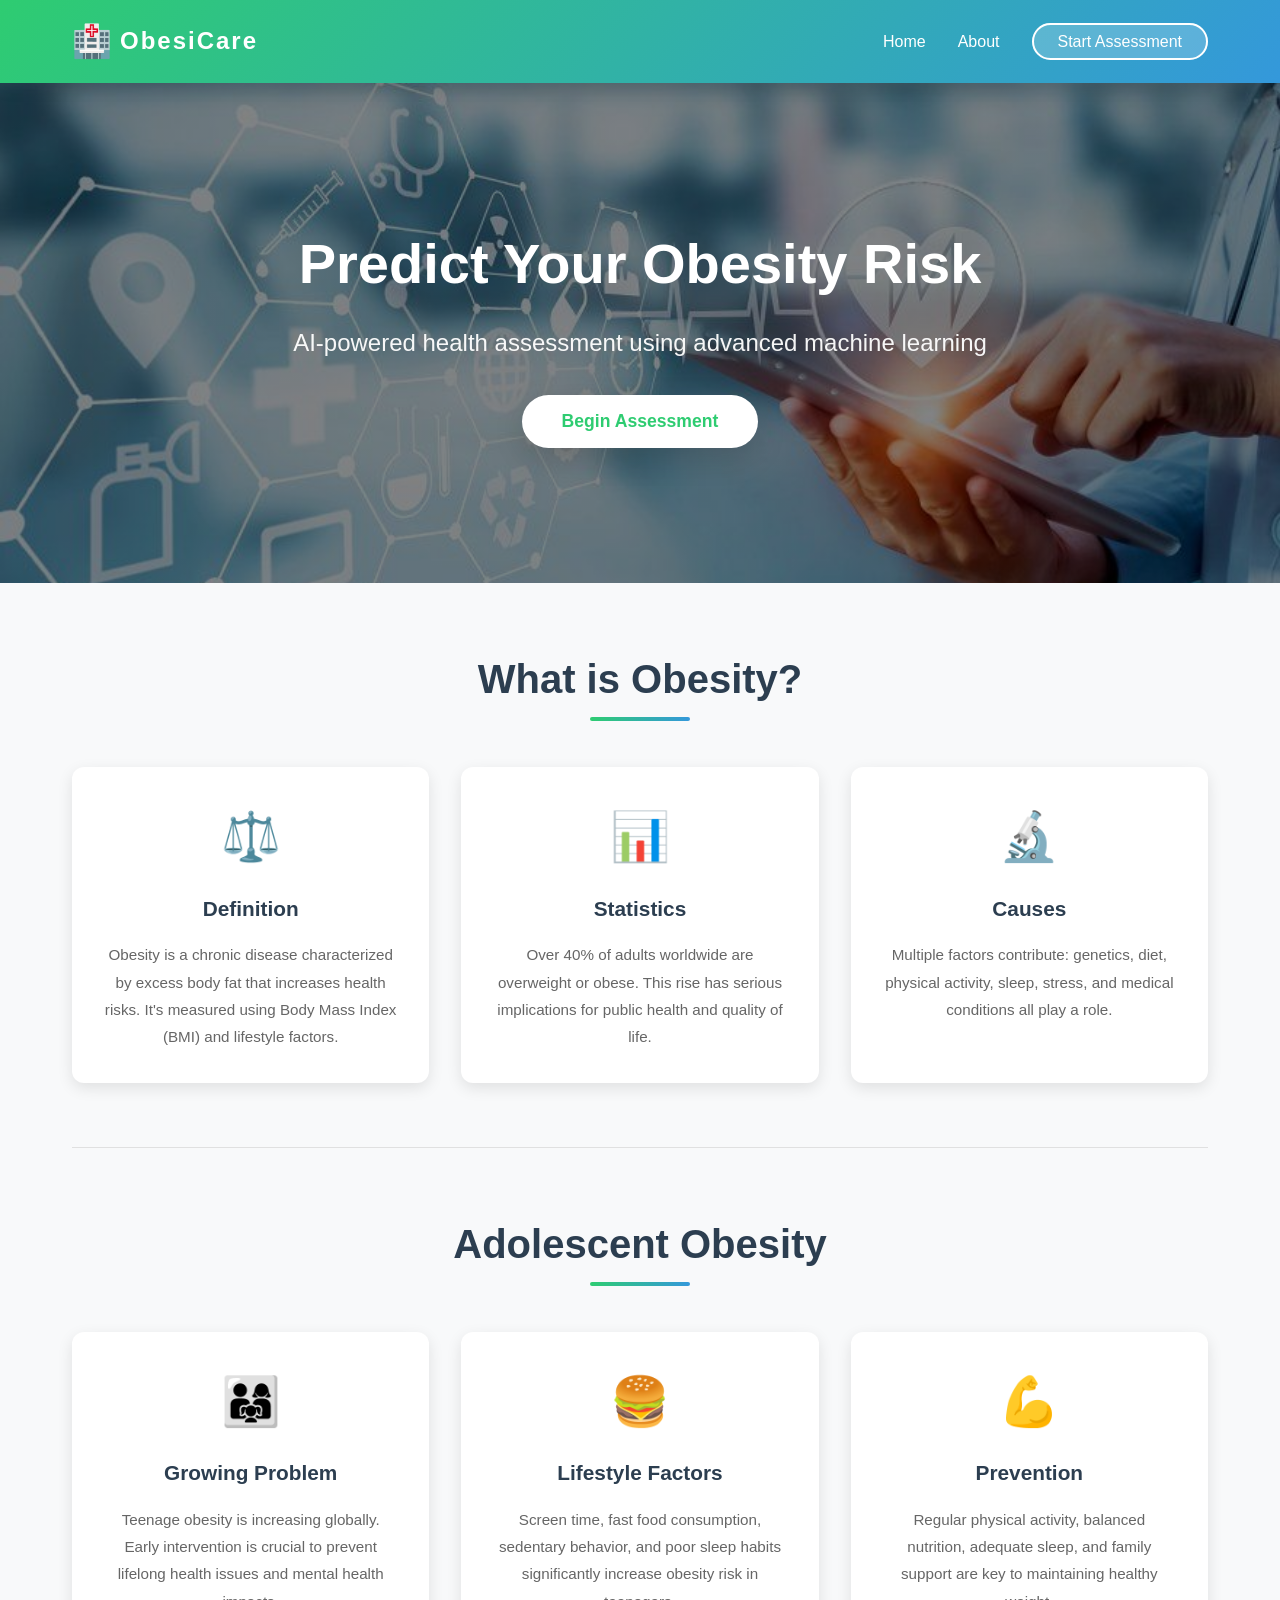
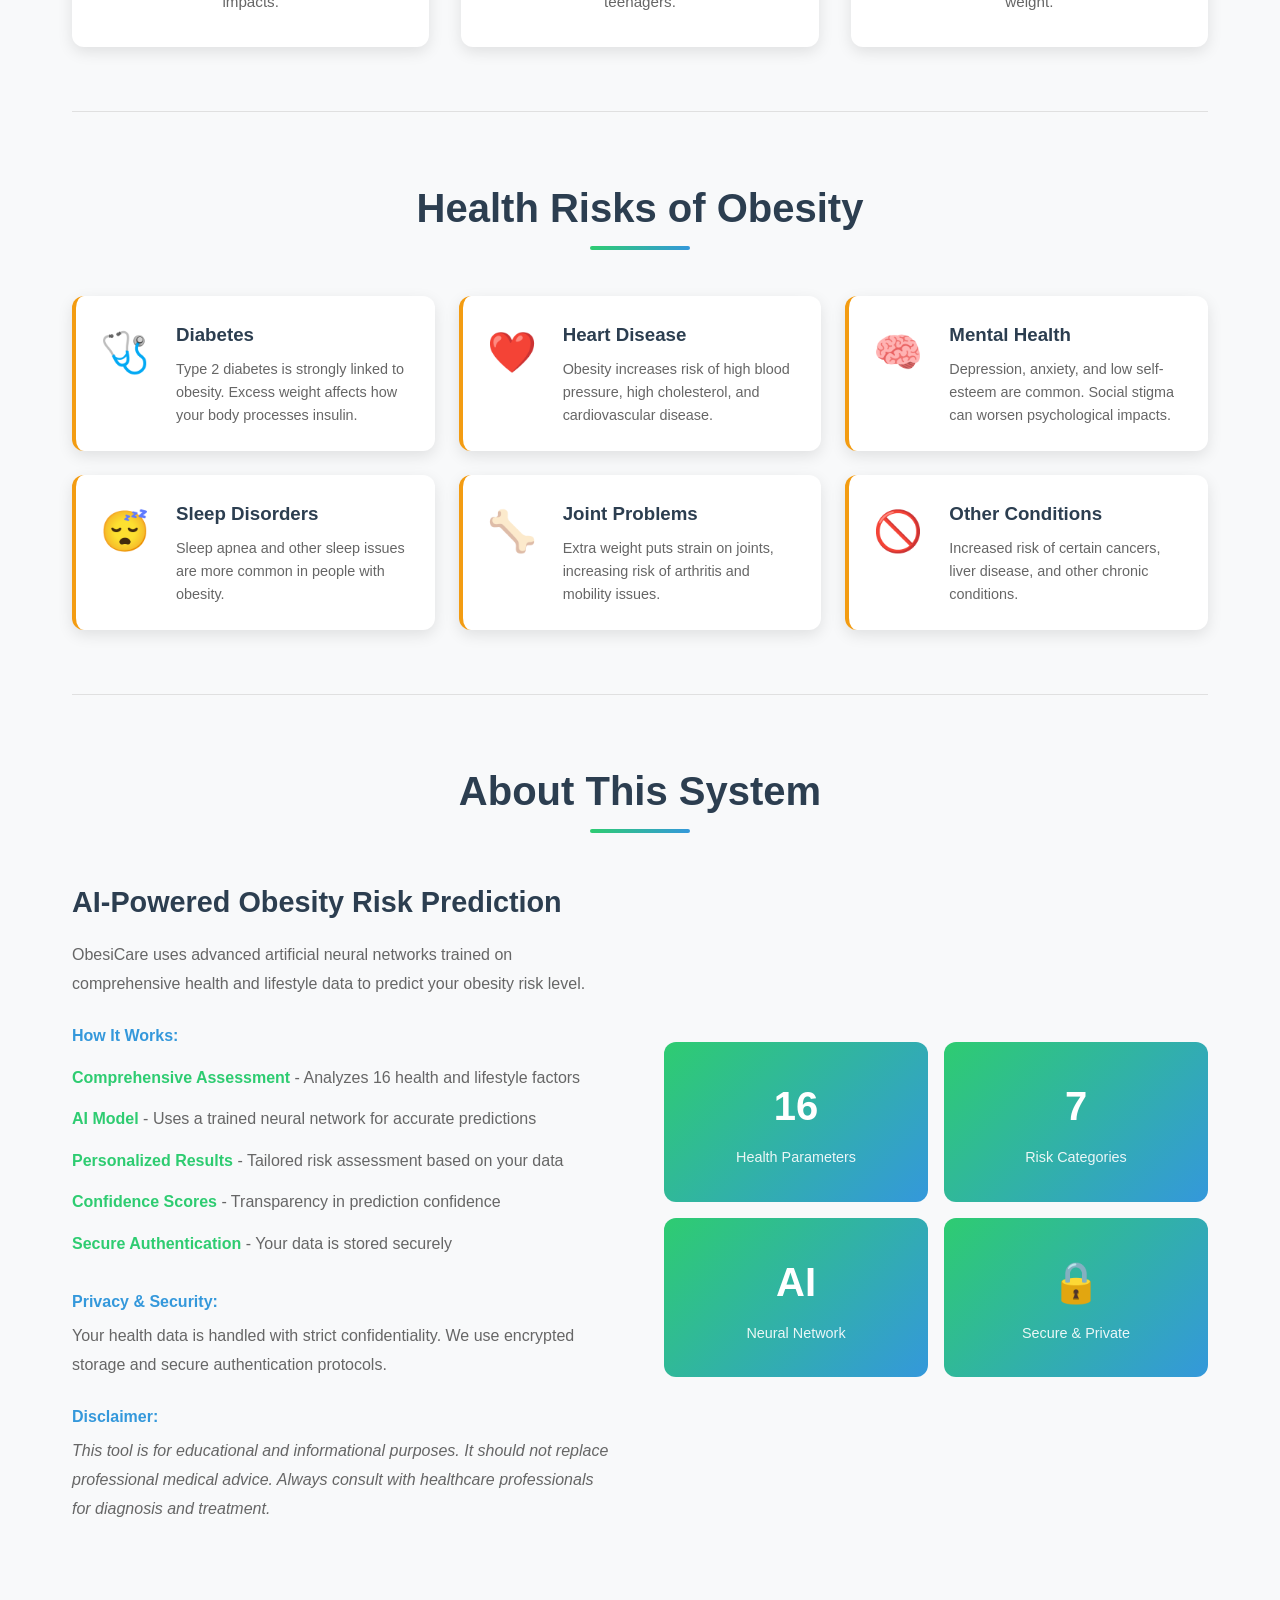
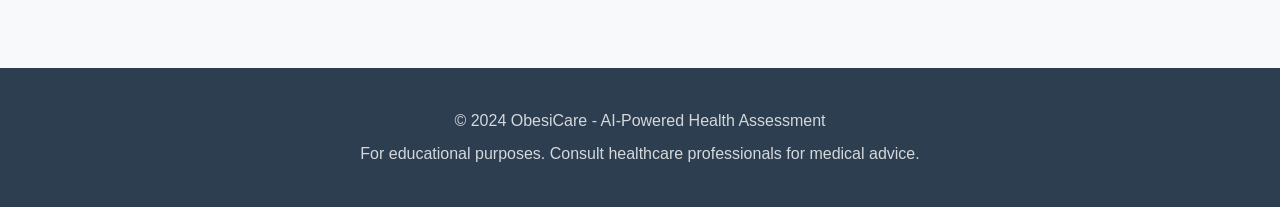
==== frontend/index.html @ 736cae59 "Initial commit: ObesiCare obesity prediction system with ANN model for ages 10-60" ====
<!DOCTYPE html>
<html lang="en">
<head>
    <meta charset="UTF-8">
    <meta name="viewport" content="width=device-width, initial-scale=1.0">
    <title>ObesiCare - Obesity Risk Prediction</title>
    <link rel="stylesheet" href="css/style.css">
    <link rel="manifest" href="manifest.json">
    <meta name="theme-color" content="#2ecc71">
</head>
<body>
    <!-- Navigation -->
    <nav class="navbar">
        <div class="navbar-container">
            <div class="logo">
                <span class="logo-icon">🏥</span>
                <span class="logo-text">ObesiCare</span>
            </div>
            <ul class="nav-menu">
                <li><a href="#home" class="nav-link">Home</a></li>
                <li><a href="#about" class="nav-link">About</a></li>
                <li><a href="#" id="startBtn" class="nav-link nav-button">Start Assessment</a></li>
            </ul>
        </div>
    </nav>

    <!-- Hero Section -->
    <section class="hero" id="home">
        <div class="hero-content">
            <h1>Predict Your Obesity Risk</h1>
            <p>AI-powered health assessment using advanced machine learning</p>
            <button class="cta-button" id="heroStartBtn">Begin Assessment</button>
        </div>
    </section>

    <!-- Main Content -->
    <main class="container">
        <!-- What is Obesity -->
        <section class="content-section" id="obesity">
            <div class="section-header">
                <h2>What is Obesity?</h2>
            </div>
            <div class="content-grid">
                <div class="content-card">
                    <div class="card-icon">⚖️</div>
                    <h3>Definition</h3>
                    <p>Obesity is a chronic disease characterized by excess body fat that increases health risks. It's measured using Body Mass Index (BMI) and lifestyle factors.</p>
                </div>
                <div class="content-card">
                    <div class="card-icon">📊</div>
                    <h3>Statistics</h3>
                    <p>Over 40% of adults worldwide are overweight or obese. This rise has serious implications for public health and quality of life.</p>
                </div>
                <div class="content-card">
                    <div class="card-icon">🔬</div>
                    <h3>Causes</h3>
                    <p>Multiple factors contribute: genetics, diet, physical activity, sleep, stress, and medical conditions all play a role.</p>
                </div>
            </div>
        </section>

        <!-- Adolescent Obesity -->
        <section class="content-section" id="adolescent">
            <div class="section-header">
                <h2>Adolescent Obesity</h2>
            </div>
            <div class="content-grid">
                <div class="content-card">
                    <div class="card-icon">👨‍👩‍👧</div>
                    <h3>Growing Problem</h3>
                    <p>Teenage obesity is increasing globally. Early intervention is crucial to prevent lifelong health issues and mental health impacts.</p>
                </div>
                <div class="content-card">
                    <div class="card-icon">🍔</div>
                    <h3>Lifestyle Factors</h3>
                    <p>Screen time, fast food consumption, sedentary behavior, and poor sleep habits significantly increase obesity risk in teenagers.</p>
                </div>
                <div class="content-card">
                    <div class="card-icon">💪</div>
                    <h3>Prevention</h3>
                    <p>Regular physical activity, balanced nutrition, adequate sleep, and family support are key to maintaining healthy weight.</p>
                </div>
            </div>
        </section>

        <!-- Dangers of Obesity -->
        <section class="content-section" id="dangers">
            <div class="section-header">
                <h2>Health Risks of Obesity</h2>
            </div>
            <div class="risks-container">
                <div class="risk-card">
                    <div class="risk-icon">🩺</div>
                    <div class="risk-content">
                        <h3>Diabetes</h3>
                        <p>Type 2 diabetes is strongly linked to obesity. Excess weight affects how your body processes insulin.</p>
                    </div>
                </div>
                <div class="risk-card">
                    <div class="risk-icon">❤️</div>
                    <div class="risk-content">
                        <h3>Heart Disease</h3>
                        <p>Obesity increases risk of high blood pressure, high cholesterol, and cardiovascular disease.</p>
                    </div>
                </div>
                <div class="risk-card">
                    <div class="risk-icon">🧠</div>
                    <div class="risk-content">
                        <h3>Mental Health</h3>
                        <p>Depression, anxiety, and low self-esteem are common. Social stigma can worsen psychological impacts.</p>
                    </div>
                </div>
                <div class="risk-card">
                    <div class="risk-icon">😴</div>
                    <div class="risk-content">
                        <h3>Sleep Disorders</h3>
                        <p>Sleep apnea and other sleep issues are more common in people with obesity.</p>
                    </div>
                </div>
                <div class="risk-card">
                    <div class="risk-icon">🦴</div>
                    <div class="risk-content">
                        <h3>Joint Problems</h3>
                        <p>Extra weight puts strain on joints, increasing risk of arthritis and mobility issues.</p>
                    </div>
                </div>
                <div class="risk-card">
                    <div class="risk-icon">🚫</div>
                    <div class="risk-content">
                        <h3>Other Conditions</h3>
                        <p>Increased risk of certain cancers, liver disease, and other chronic conditions.</p>
                    </div>
                </div>
            </div>
        </section>

        <!-- About the System -->
        <section class="content-section" id="about">
            <div class="section-header">
                <h2>About This System</h2>
            </div>
            <div class="about-container">
                <div class="about-text">
                    <h3>AI-Powered Obesity Risk Prediction</h3>
                    <p>ObesiCare uses advanced artificial neural networks trained on comprehensive health and lifestyle data to predict your obesity risk level.</p>
                    
                    <h4>How It Works:</h4>
                    <ul class="features-list">
                        <li><strong>Comprehensive Assessment</strong> - Analyzes 16 health and lifestyle factors</li>
                        <li><strong>AI Model</strong> - Uses a trained neural network for accurate predictions</li>
                        <li><strong>Personalized Results</strong> - Tailored risk assessment based on your data</li>
                        <li><strong>Confidence Scores</strong> - Transparency in prediction confidence</li>
                        <li><strong>Secure Authentication</strong> - Your data is stored securely</li>
                    </ul>

                    <h4>Privacy & Security:</h4>
                    <p>Your health data is handled with strict confidentiality. We use encrypted storage and secure authentication protocols.</p>

                    <h4>Disclaimer:</h4>
                    <p><em>This tool is for educational and informational purposes. It should not replace professional medical advice. Always consult with healthcare professionals for diagnosis and treatment.</em></p>
                </div>
                <div class="about-features">
                    <div class="feature-box">
                        <div class="feature-number">16</div>
                        <p>Health Parameters</p>
                    </div>
                    <div class="feature-box">
                        <div class="feature-number">7</div>
                        <p>Risk Categories</p>
                    </div>
                    <div class="feature-box">
                        <div class="feature-number">AI</div>
                        <p>Neural Network</p>
                    </div>
                    <div class="feature-box">
                        <div class="feature-number">🔒</div>
                        <p>Secure & Private</p>
                    </div>
                </div>
            </div>
        </section>
    </main>

    <!-- Floating Install Button -->
    <div id="installPrompt" class="install-prompt hidden">
        <div class="install-content">
            <span class="install-icon">📲</span>
            <div class="install-text">
                <p><strong>Install App</strong></p>
                <small>Add to your home screen</small>
            </div>
        </div>
        <button id="installBtn" class="install-button">Install</button>
        <button id="dismissBtn" class="dismiss-button">×</button>
    </div>

    <!-- Footer -->
    <footer class="footer">
        <p>&copy; 2024 ObesiCare - AI-Powered Health Assessment</p>
        <p>For educational purposes. Consult healthcare professionals for medical advice.</p>
    </footer>

    <script src="js/main.js"></script>
</body>
</html>
---- frontend/css/style.css ----
/* ==================== Global Styles ==================== */
* {
    margin: 0;
    padding: 0;
    box-sizing: border-box;
}

:root {
    --primary-color: #2ecc71;
    --secondary-color: #3498db;
    --danger-color: #e74c3c;
    --warning-color: #f39c12;
    --dark-color: #2c3e50;
    --light-color: #ecf0f1;
    --text-color: #34495e;
    --border-radius: 12px;
    --transition: all 0.3s ease;
    --box-shadow: 0 5px 15px rgba(0, 0, 0, 0.1);
    --box-shadow-lg: 0 10px 30px rgba(0, 0, 0, 0.15);
}

html {
    scroll-behavior: smooth;
}

body {
    font-family: 'Segoe UI', Tahoma, Geneva, Verdana, sans-serif;
    background-color: #f8f9fa;
    color: var(--text-color);
    line-height: 1.6;
}

/* ==================== Navigation ==================== */
.navbar {
    background: linear-gradient(135deg, var(--primary-color), var(--secondary-color));
    padding: 1rem 0;
    position: sticky;
    top: 0;
    z-index: 1000;
    box-shadow: var(--box-shadow);
}

.navbar-container {
    max-width: 1200px;
    margin: 0 auto;
    padding: 0 2rem;
    display: flex;
    justify-content: space-between;
    align-items: center;
}

.logo {
    display: flex;
    align-items: center;
    gap: 0.5rem;
    font-size: 1.5rem;
    font-weight: bold;
    color: white;
}

.logo-icon {
    font-size: 2rem;
}

.logo-text {
    letter-spacing: 2px;
}

.nav-menu {
    display: flex;
    list-style: none;
    gap: 2rem;
    align-items: center;
}

.nav-link {
    color: white;
    text-decoration: none;
    font-weight: 500;
    transition: var(--transition);
    background: none;
    border: none;
    cursor: pointer;
    font-size: 1rem;
}

.nav-link:hover {
    opacity: 0.8;
    text-decoration: underline;
}

.nav-button {
    background: rgba(255, 255, 255, 0.2);
    padding: 0.5rem 1.5rem;
    border-radius: 50px;
    border: 2px solid white;
}

.nav-button:hover {
    background: white;
    color: var(--primary-color);
}

/* ==================== Hero Section ==================== */
.hero {
    background: linear-gradient(rgba(0, 0, 0, 0.48), rgba(0, 0, 0, 0.48)),
                url('../images/background.jpg');
    background-size: cover;
    background-position: center;
    background-repeat: no-repeat;
    color: white;
    padding: 6rem 2rem;
    text-align: center;
    min-height: 500px;
    display: flex;
    flex-direction: column;
    justify-content: center;
    align-items: center;
}

.hero-content h1 {
    font-size: 3.5rem;
    margin-bottom: 1rem;
    animation: slideUp 0.8s ease-out;
}

.hero-content p {
    font-size: 1.5rem;
    margin-bottom: 2rem;
    opacity: 0.95;
    animation: slideUp 1s ease-out;
}

.cta-button {
    background: white;
    color: var(--primary-color);
    padding: 1rem 2.5rem;
    border: none;
    border-radius: 50px;
    font-size: 1.1rem;
    font-weight: bold;
    cursor: pointer;
    transition: var(--transition);
    box-shadow: var(--box-shadow-lg);
    animation: slideUp 1.2s ease-out;
}

.cta-button:hover {
    transform: translateY(-3px);
    box-shadow: 0 15px 40px rgba(0, 0, 0, 0.2);
}

@keyframes slideUp {
    from {
        opacity: 0;
        transform: translateY(30px);
    }
    to {
        opacity: 1;
        transform: translateY(0);
    }
}

/* ==================== Container & Sections ==================== */
.container {
    max-width: 1200px;
    margin: 0 auto;
    padding: 0 2rem;
}

.content-section {
    padding: 4rem 0;
    border-bottom: 1px solid #e0e0e0;
}

.content-section:last-child {
    border-bottom: none;
}

.section-header {
    text-align: center;
    margin-bottom: 3rem;
}

.section-header h2 {
    font-size: 2.5rem;
    color: var(--dark-color);
    margin-bottom: 0.5rem;
    position: relative;
    display: inline-block;
}

.section-header h2::after {
    content: '';
    position: absolute;
    bottom: -10px;
    left: 50%;
    transform: translateX(-50%);
    width: 100px;
    height: 4px;
    background: linear-gradient(90deg, var(--primary-color), var(--secondary-color));
    border-radius: 2px;
}

/* ==================== Content Grid ==================== */
.content-grid {
    display: grid;
    grid-template-columns: repeat(auto-fit, minmax(300px, 1fr));
    gap: 2rem;
}

.content-card {
    background: white;
    padding: 2rem;
    border-radius: var(--border-radius);
    box-shadow: var(--box-shadow);
    transition: var(--transition);
    text-align: center;
}

.content-card:hover {
    transform: translateY(-5px);
    box-shadow: var(--box-shadow-lg);
}

.card-icon {
    font-size: 3rem;
    margin-bottom: 1rem;
}

.content-card h3 {
    color: var(--dark-color);
    margin-bottom: 1rem;
    font-size: 1.3rem;
}

.content-card p {
    color: #666;
    font-size: 0.95rem;
    line-height: 1.8;
}

/* ==================== Risks Container ==================== */
.risks-container {
    display: grid;
    grid-template-columns: repeat(auto-fit, minmax(280px, 1fr));
    gap: 1.5rem;
}

.risk-card {
    background: white;
    padding: 1.5rem;
    border-radius: var(--border-radius);
    box-shadow: var(--box-shadow);
    display: flex;
    gap: 1rem;
    transition: var(--transition);
    border-left: 4px solid var(--warning-color);
}

.risk-card:hover {
    box-shadow: var(--box-shadow-lg);
    transform: translateX(5px);
}

.risk-icon {
    font-size: 2.5rem;
    min-width: 60px;
}

.risk-content h3 {
    color: var(--dark-color);
    margin-bottom: 0.5rem;
}

.risk-content p {
    color: #666;
    font-size: 0.9rem;
}

/* ==================== About Section ==================== */
.about-container {
    display: grid;
    grid-template-columns: 1fr 1fr;
    gap: 3rem;
    align-items: center;
}

.about-text h3 {
    color: var(--dark-color);
    font-size: 1.8rem;
    margin-bottom: 1rem;
}

.about-text h4 {
    color: var(--secondary-color);
    margin-top: 1.5rem;
    margin-bottom: 0.5rem;
}

.about-text p {
    color: #666;
    margin-bottom: 1rem;
    line-height: 1.8;
}

.features-list {
    list-style: none;
    margin-bottom: 1.5rem;
}

.features-list li {
    padding: 0.5rem 0;
    color: #666;
}

.features-list strong {
    color: var(--primary-color);
}

.about-features {
    display: grid;
    grid-template-columns: 1fr 1fr;
    gap: 1rem;
}

.feature-box {
    background: linear-gradient(135deg, var(--primary-color), var(--secondary-color));
    color: white;
    padding: 2rem;
    border-radius: var(--border-radius);
    text-align: center;
}

.feature-number {
    font-size: 2.5rem;
    font-weight: bold;
    margin-bottom: 0.5rem;
}

.feature-box p {
    font-size: 0.9rem;
    opacity: 0.9;
}

/* ==================== Install Prompt ==================== */
.install-prompt {
    position: fixed;
    bottom: 2rem;
    right: 2rem;
    background: white;
    border-radius: var(--border-radius);
    box-shadow: var(--box-shadow-lg);
    padding: 1.5rem;
    display: flex;
    align-items: center;
    gap: 1rem;
    z-index: 100;
    animation: slideIn 0.5s ease-out;
}

.install-prompt.hidden {
    display: none;
}

.install-content {
    display: flex;
    align-items: center;
    gap: 1rem;
}

.install-icon {
    font-size: 2rem;
}

.install-text p {
    margin: 0;
    font-weight: bold;
    color: var(--dark-color);
}

.install-text small {
    color: #999;
    display: block;
    margin-top: 0.25rem;
}

.install-button {
    background: var(--primary-color);
    color: white;
    border: none;
    padding: 0.7rem 1.5rem;
    border-radius: 50px;
    cursor: pointer;
    font-weight: bold;
    transition: var(--transition);
}

.install-button:hover {
    background: #27ae60;
}

.dismiss-button {
    background: none;
    border: none;
    font-size: 1.5rem;
    cursor: pointer;
    color: #999;
}

@keyframes slideIn {
    from {
        opacity: 0;
        transform: translateX(100px);
    }
    to {
        opacity: 1;
        transform: translateX(0);
    }
}

/* ==================== Footer ==================== */
.footer {
    background: var(--dark-color);
    color: white;
    text-align: center;
    padding: 2rem;
    margin-top: 4rem;
}

.footer p {
    margin: 0.5rem 0;
    opacity: 0.8;
}

/* ==================== Auth Pages ==================== */
.auth-page {
    background: linear-gradient(135deg, var(--primary-color), var(--secondary-color));
    min-height: 100vh;
    display: flex;
    justify-content: center;
    align-items: center;
    padding: 2rem;
}

.auth-container {
    width: 100%;
    max-width: 450px;
}

.auth-box {
    background: white;
    border-radius: var(--border-radius);
    padding: 3rem;
    box-shadow: var(--box-shadow-lg);
    animation: slideUp 0.6s ease-out;
}

.auth-header {
    text-align: center;
    margin-bottom: 2rem;
}

.auth-icon {
    display: block;
    font-size: 3rem;
    margin-bottom: 1rem;
}

.auth-header h1 {
    color: var(--dark-color);
    font-size: 2rem;
    margin-bottom: 0.5rem;
}

.auth-header p {
    color: #999;
    font-size: 0.95rem;
}

.auth-form {
    display: flex;
    flex-direction: column;
    gap: 1.5rem;
}

.form-group {
    display: flex;
    flex-direction: column;
}

.form-group label {
    color: var(--dark-color);
    font-weight: 600;
    margin-bottom: 0.5rem;
    font-size: 0.95rem;
}

.form-group input,
.form-group select,
.form-group textarea {
    padding: 0.8rem;
    border: 2px solid #e0e0e0;
    border-radius: 8px;
    font-size: 1rem;
    transition: var(--transition);
    font-family: inherit;
}

.form-group input:focus,
.form-group select:focus,
.form-group textarea:focus {
    outline: none;
    border-color: var(--primary-color);
    box-shadow: 0 0 0 3px rgba(46, 204, 113, 0.1);
}

.form-group small {
    color: #999;
    font-size: 0.85rem;
    margin-top: 0.25rem;
}

.auth-button {
    background: linear-gradient(135deg, var(--primary-color), var(--secondary-color));
    color: white;
    padding: 1rem;
    border: none;
    border-radius: 8px;
    font-size: 1rem;
    font-weight: bold;
    cursor: pointer;
    transition: var(--transition);
    margin-top: 1rem;
}

.auth-button:hover {
    transform: translateY(-2px);
    box-shadow: var(--box-shadow-lg);
}

.auth-button:active {
    transform: translateY(0);
}

.auth-message {
    padding: 1rem;
    border-radius: 8px;
    text-align: center;
    font-weight: 500;
    animation: slideUp 0.3s ease-out;
}

.auth-message.error {
    background: #ffebee;
    color: var(--danger-color);
    border: 1px solid #ffcdd2;
}

.auth-message.success {
    background: #e8f5e9;
    color: var(--primary-color);
    border: 1px solid #c8e6c9;
}

.auth-message.loading {
    background: #e3f2fd;
    color: var(--secondary-color);
    border: 1px solid #bbdefb;
}

.auth-footer {
    text-align: center;
    margin-top: 2rem;
    padding-top: 1.5rem;
    border-top: 1px solid #e0e0e0;
    color: #666;
}

.auth-footer a {
    color: var(--secondary-color);
    text-decoration: none;
    font-weight: bold;
}

.auth-footer a:hover {
    text-decoration: underline;
}

/* ==================== Form Page ==================== */
.form-page {
    background-color: #f8f9fa;
    padding: 2rem 0;
}

.form-container {
    max-width: 900px;
    margin: 2rem auto;
    background: white;
    border-radius: var(--border-radius);
    box-shadow: var(--box-shadow);
    overflow: hidden;
}

.form-header {
    background: linear-gradient(135deg, var(--primary-color), var(--secondary-color));
    color: white;
    padding: 2rem;
    text-align: center;
}

.form-header h1 {
    font-size: 2rem;
    margin-bottom: 0.5rem;
}

.form-header p {
    opacity: 0.9;
}

.assessment-form {
    padding: 2rem;
}

.form-section {
    border: none;
    margin-bottom: 2rem;
    padding-bottom: 2rem;
    border-bottom: 2px solid #e0e0e0;
}

.form-section:last-of-type {
    border-bottom: none;
}

.form-section legend {
    font-size: 1.3rem;
    color: var(--dark-color);
    font-weight: bold;
    padding-bottom: 1rem;
    margin-bottom: 1rem;
    border-bottom: 3px solid var(--secondary-color);
}

.form-row {
    display: grid;
    grid-template-columns: 1fr 1fr;
    gap: 2rem;
    margin-bottom: 1.5rem;
}

@media (max-width: 600px) {
    .form-row {
        grid-template-columns: 1fr;
    }
}

.form-group {
    margin-bottom: 1.5rem;
}

.form-group:last-child {
    margin-bottom: 0;
}

.form-group label {
    display: block;
    color: var(--dark-color);
    font-weight: 600;
    margin-bottom: 0.7rem;
    font-size: 0.95rem;
}

.form-group input,
.form-group select {
    width: 100%;
    padding: 0.7rem;
    border: 2px solid #e0e0e0;
    border-radius: 8px;
    font-size: 1rem;
    transition: var(--transition);
    font-family: inherit;
}

.form-group input:focus,
.form-group select:focus {
    outline: none;
    border-color: var(--primary-color);
    box-shadow: 0 0 0 3px rgba(46, 204, 113, 0.1);
}

.range-labels {
    display: flex;
    justify-content: space-between;
    font-size: 0.85rem;
    color: #999;
    margin-top: 0.5rem;
}

.range-value {
    font-weight: bold;
    color: var(--primary-color);
}

.form-actions {
    display: flex;
    gap: 1rem;
    margin-top: 2rem;
    justify-content: center;
}

.reset-button,
.predict-button {
    padding: 1rem 2.5rem;
    border: none;
    border-radius: 8px;
    font-size: 1rem;
    font-weight: bold;
    cursor: pointer;
    transition: var(--transition);
}

.reset-button {
    background: #e0e0e0;
    color: var(--dark-color);
}

.reset-button:hover {
    background: #d0d0d0;
}

.predict-button {
    background: linear-gradient(135deg, var(--primary-color), var(--secondary-color));
    color: white;
}

.predict-button:hover {
    transform: translateY(-2px);
    box-shadow: var(--box-shadow-lg);
}

.form-message {
    padding: 1.5rem;
    border-radius: 8px;
    margin-top: 1.5rem;
    text-align: center;
    font-weight: 500;
    animation: slideUp 0.3s ease-out;
}

.form-message.error {
    background: #ffebee;
    color: var(--danger-color);
    border: 1px solid #ffcdd2;
}

.form-message.success {
    background: #e8f5e9;
    color: var(--primary-color);
    border: 1px solid #c8e6c9;
}

.form-message.loading {
    background: #e3f2fd;
    color: var(--secondary-color);
    border: 1px solid #bbdefb;
}

/* ==================== Result Page ==================== */
.result-page {
    background-color: #f8f9fa;
    padding: 2rem 0;
}

.result-container {
    max-width: 1000px;
    margin: 0 auto;
    padding: 0 2rem;
}

.result-header {
    text-align: center;
    margin: 3rem 0;
}

.result-header h1 {
    font-size: 2.5rem;
    color: var(--dark-color);
    margin-bottom: 0.5rem;
}

.result-header p {
    color: #666;
    font-size: 1.1rem;
}

.result-content {
    margin: 2rem 0;
}

.result-card {
    background: white;
    border-radius: var(--border-radius);
    box-shadow: var(--box-shadow);
    padding: 2rem;
    margin-bottom: 2rem;
}

.main-result {
    background: linear-gradient(135deg, rgba(46, 204, 113, 0.1), rgba(52, 152, 219, 0.1));
    border: 2px solid var(--primary-color);
    display: flex;
    gap: 2rem;
    align-items: center;
}

.result-icon {
    font-size: 4rem;
    min-width: 100px;
    text-align: center;
}

.result-main h2 {
    font-size: 2rem;
    margin-bottom: 0.5rem;
}

.prediction-text {
    color: #666;
    margin-bottom: 1.5rem;
}

.confidence-container {
    margin-top: 1.5rem;
}

.confidence-container label {
    display: block;
    color: var(--dark-color);
    font-weight: bold;
    margin-bottom: 0.5rem;
}

.confidence-bar {
    width: 100%;
    height: 10px;
    background: #e0e0e0;
    border-radius: 10px;
    overflow: hidden;
    margin-bottom: 0.5rem;
}

.confidence-fill {
    height: 100%;
    background: linear-gradient(90deg, var(--primary-color), var(--secondary-color));
    border-radius: 10px;
    transition: width 2s ease-out;
}

.confidence-text {
    font-weight: bold;
    color: var(--primary-color);
}

.result-grid {
    display: grid;
    grid-template-columns: repeat(auto-fit, minmax(300px, 1fr));
    gap: 2rem;
    margin-bottom: 2rem;
}

.result-box {
    background: white;
    padding: 1.5rem;
    border-radius: var(--border-radius);
    box-shadow: var(--box-shadow);
}

.result-box h3 {
    color: var(--dark-color);
    margin-bottom: 1rem;
    font-size: 1.2rem;
    border-bottom: 2px solid var(--secondary-color);
    padding-bottom: 0.5rem;
}

.result-summary {
    color: #666;
    line-height: 1.8;
}

.recommendations-list {
    list-style: none;
}

.recommendations-list li {
    padding: 0.7rem 0;
    color: #666;
    border-bottom: 1px solid #e0e0e0;
}

.recommendations-list li:last-child {
    border-bottom: none;
}

.recommendation-list li::before {
    content: '✓ ';
    color: var(--primary-color);
    font-weight: bold;
    margin-right: 0.5rem;
}

.prediction-chart {
    display: flex;
    flex-direction: column;
    gap: 1rem;
}

.chart-item {
    display: flex;
    align-items: center;
    gap: 1rem;
}

.chart-item label {
    min-width: 120px;
    color: #666;
    font-size: 0.9rem;
}

.chart-bar {
    flex: 1;
    height: 25px;
    background: #f0f0f0;
    border-radius: 12px;
    overflow: hidden;
}

.chart-fill {
    height: 100%;
    border-radius: 12px;
    transition: width 1.5s ease-out;
}

.chart-item span {
    min-width: 45px;
    text-align: right;
    color: var(--dark-color);
    font-weight: bold;
    font-size: 0.9rem;
}

.steps-list {
    color: #666;
    margin-left: 1.5rem;
}

.steps-list li {
    margin-bottom: 0.7rem;
    line-height: 1.6;
}

.result-actions {
    display: flex;
    gap: 1rem;
    justify-content: center;
    margin: 2rem 0;
    flex-wrap: wrap;
}

.action-button {
    padding: 1rem 2rem;
    border: none;
    border-radius: 8px;
    font-size: 1rem;
    font-weight: bold;
    cursor: pointer;
    transition: var(--transition);
}

.action-button.primary {
    background: linear-gradient(135deg, var(--primary-color), var(--secondary-color));
    color: white;
}

.action-button.primary:hover {
    transform: translateY(-2px);
    box-shadow: var(--box-shadow-lg);
}

.action-button.secondary {
    background: #e0e0e0;
    color: var(--dark-color);
}

.action-button.secondary:hover {
    background: #d0d0d0;
}

.disclaimer {
    background: #fff3cd;
    border: 1px solid #ffc107;
    border-radius: var(--border-radius);
    padding: 1.5rem;
    margin: 2rem 0;
    color: #856404;
}

.disclaimer p {
    margin: 0;
    line-height: 1.8;
}

.error-box {
    background: white;
    border-radius: var(--border-radius);
    padding: 3rem;
    text-align: center;
    box-shadow: var(--box-shadow);
}

.error-box h2 {
    color: var(--danger-color);
    margin-bottom: 1rem;
}

.error-box p {
    color: #666;
    margin-bottom: 2rem;
}

/* ==================== Responsive Design ==================== */
@media (max-width: 768px) {
    .navbar-container {
        padding: 0 1rem;
    }

    .nav-menu {
        gap: 1rem;
    }

    .hero-content h1 {
        font-size: 2.5rem;
    }

    .hero-content p {
        font-size: 1.1rem;
    }

    .section-header h2 {
        font-size: 2rem;
    }

    .about-container {
        grid-template-columns: 1fr;
    }

    .about-features {
        grid-template-columns: 1fr;
    }

    .auth-box {
        padding: 2rem;
    }

    .main-result {
        flex-direction: column;
        text-align: center;
    }

    .result-grid {
        grid-template-columns: 1fr;
    }

    .result-actions {
        flex-direction: column;
    }

    .action-button {
        width: 100%;
    }

    .install-prompt {
        bottom: 1rem;
        right: 1rem;
        left: 1rem;
    }
}

@media (max-width: 480px) {
    body {
        font-size: 0.95rem;
    }

    .navbar-container {
        flex-direction: column;
        gap: 1rem;
    }

    .nav-menu {
        flex-direction: column;
        gap: 0.5rem;
        width: 100%;
    }

    .nav-link {
        width: 100%;
        text-align: center;
    }

    .hero-content h1 {
        font-size: 2rem;
    }

    .section-header h2 {
        font-size: 1.5rem;
    }

    .content-grid {
        grid-template-columns: 1fr;
    }

    .form-row {
        grid-template-columns: 1fr;
        gap: 1rem;
        margin-bottom: 1rem;
    }

    .form-actions {
        flex-direction: column;
        gap: 1rem;
    }

    .reset-button,
    .predict-button {
        width: 100%;
    }

    .result-header h1 {
        font-size: 1.8rem;
    }
}

/* ==================== Animations ==================== */
@keyframes fadeIn {
    from {
        opacity: 0;
    }
    to {
        opacity: 1;
    }
}

@keyframes slideDown {
    from {
        opacity: 0;
        transform: translateY(-20px);
    }
    to {
        opacity: 1;
        transform: translateY(0);
    }
}

@keyframes pulse {
    0%, 100% {
        opacity: 1;
    }
    50% {
        opacity: 0.5;
    }
}

.loading {
    animation: pulse 1.5s ease-in-out infinite;
}
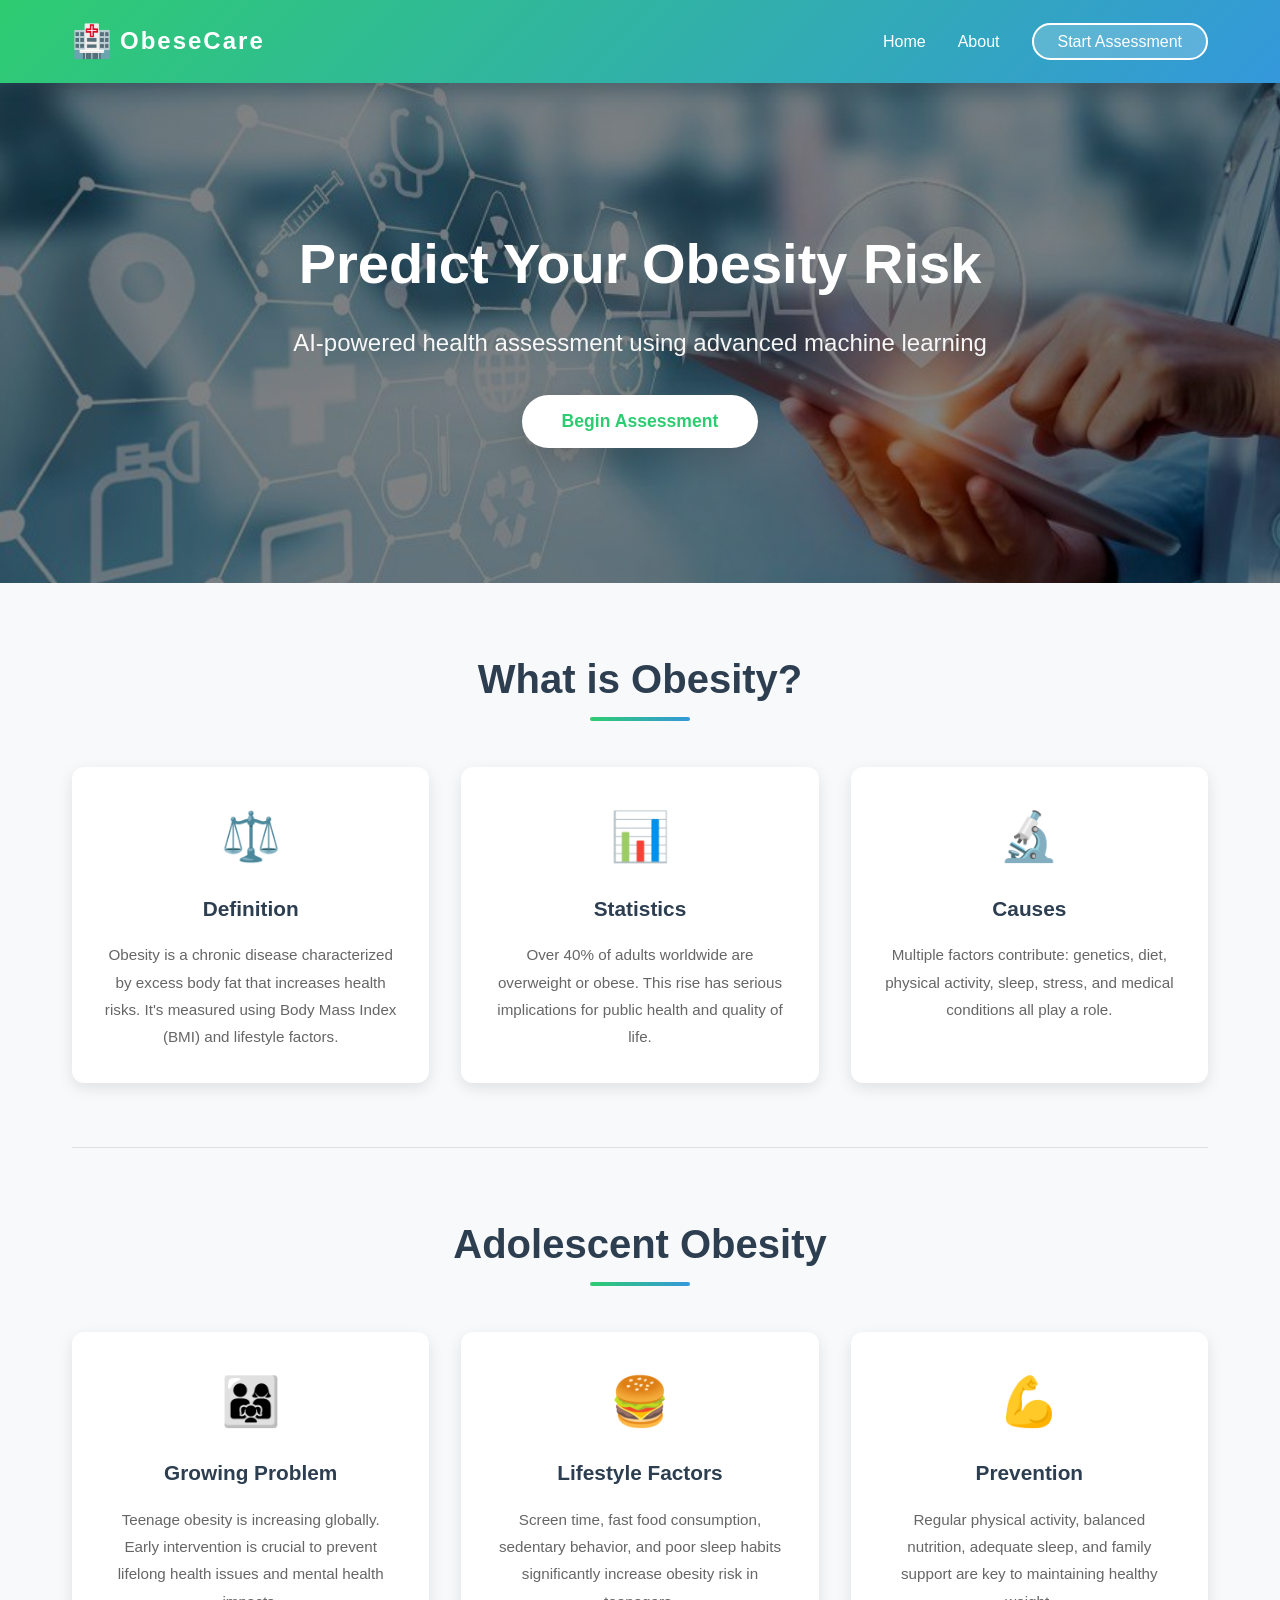
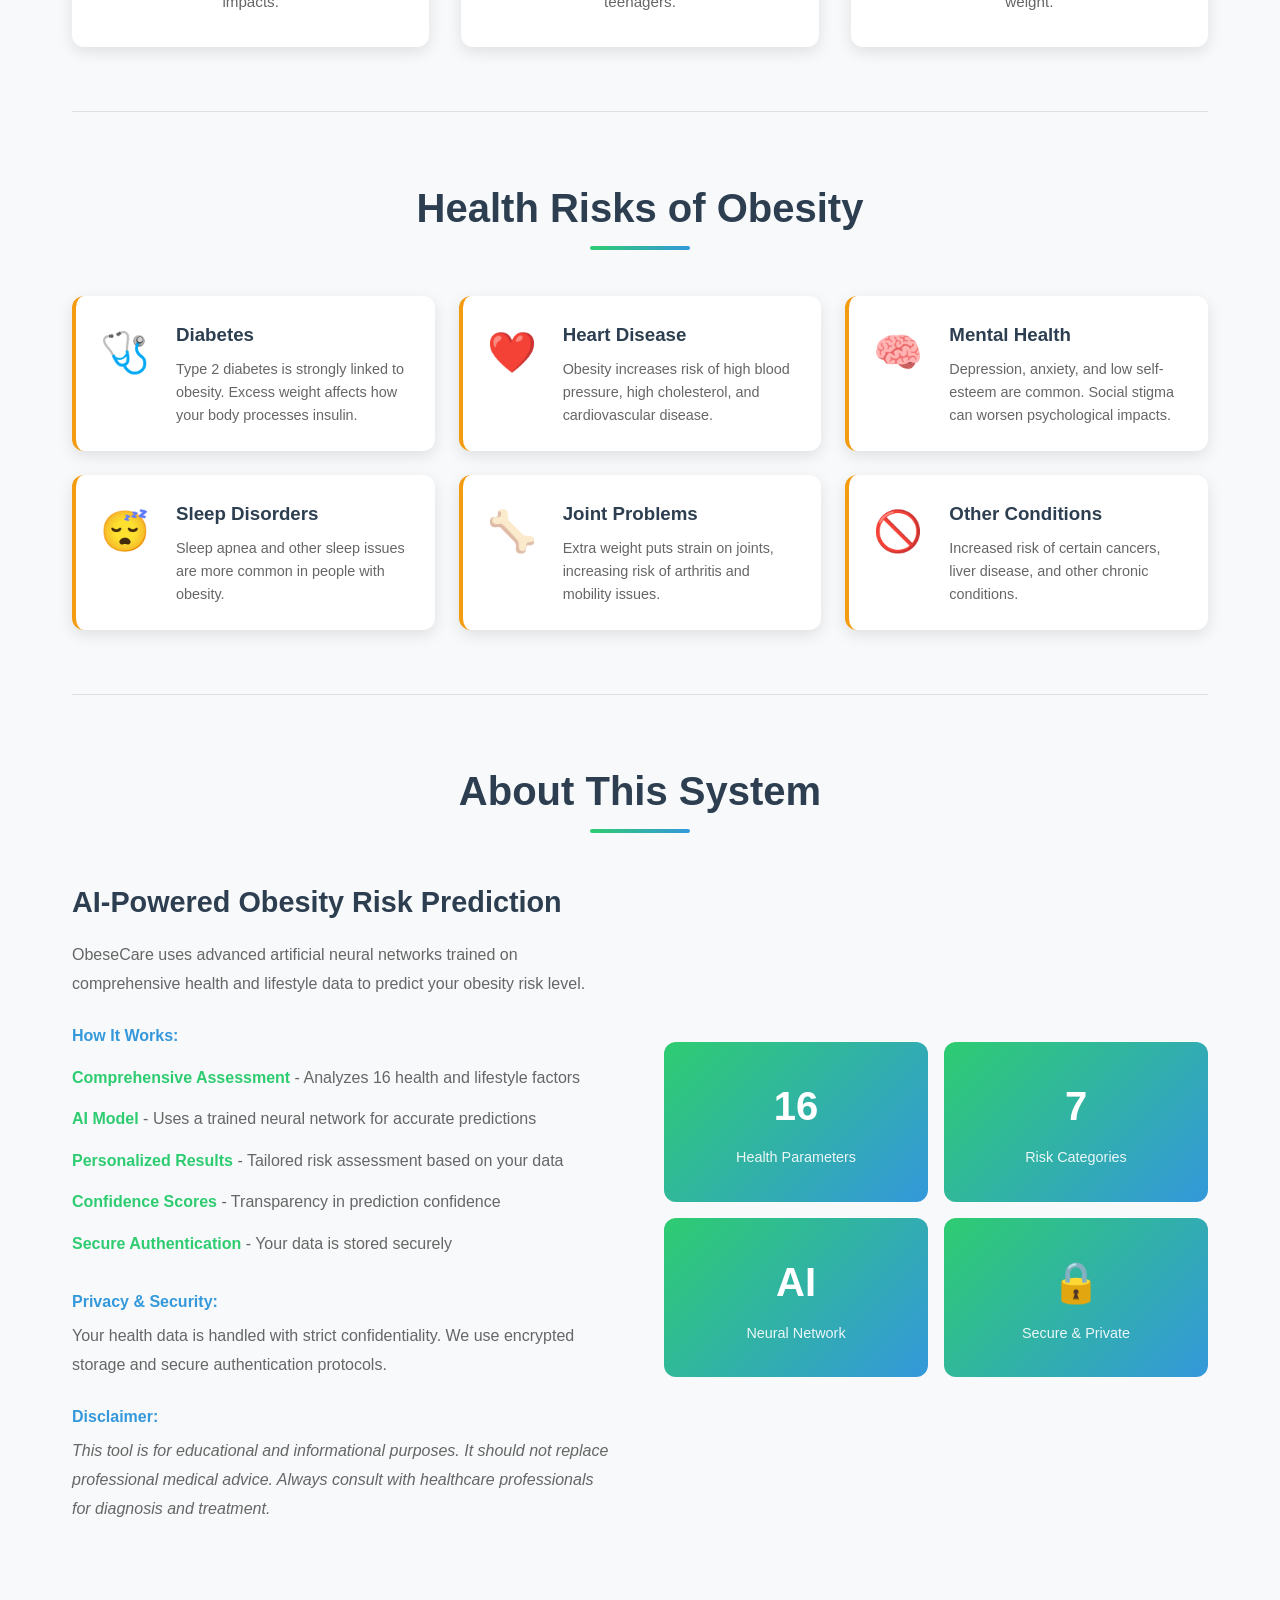
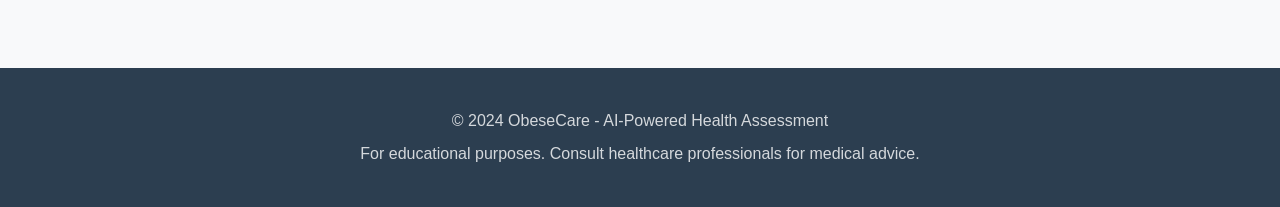
==== commit 817e36df: "Rename app branding to ObeseCare across UI and PWA" ====
--- a/frontend/index.html
+++ b/frontend/index.html
@@ -3,7 +3,7 @@
 <head>
     <meta charset="UTF-8">
     <meta name="viewport" content="width=device-width, initial-scale=1.0">
-    <title>ObesiCare - Obesity Risk Prediction</title>
+    <title>ObeseCare - Obesity Risk Prediction</title>
     <link rel="stylesheet" href="css/style.css">
     <link rel="manifest" href="manifest.json">
     <meta name="theme-color" content="#2ecc71">
@@ -14,7 +14,7 @@
         <div class="navbar-container">
             <div class="logo">
                 <span class="logo-icon">🏥</span>
-                <span class="logo-text">ObesiCare</span>
+                <span class="logo-text">ObeseCare</span>
             </div>
             <ul class="nav-menu">
                 <li><a href="#home" class="nav-link">Home</a></li>
@@ -142,7 +142,7 @@
             <div class="about-container">
                 <div class="about-text">
                     <h3>AI-Powered Obesity Risk Prediction</h3>
-                    <p>ObesiCare uses advanced artificial neural networks trained on comprehensive health and lifestyle data to predict your obesity risk level.</p>
+                    <p>ObeseCare uses advanced artificial neural networks trained on comprehensive health and lifestyle data to predict your obesity risk level.</p>
                     
                     <h4>How It Works:</h4>
                     <ul class="features-list">
@@ -196,7 +196,7 @@
 
     <!-- Footer -->
     <footer class="footer">
-        <p>&copy; 2024 ObesiCare - AI-Powered Health Assessment</p>
+        <p>&copy; 2024 ObeseCare - AI-Powered Health Assessment</p>
         <p>For educational purposes. Consult healthcare professionals for medical advice.</p>
     </footer>
 
